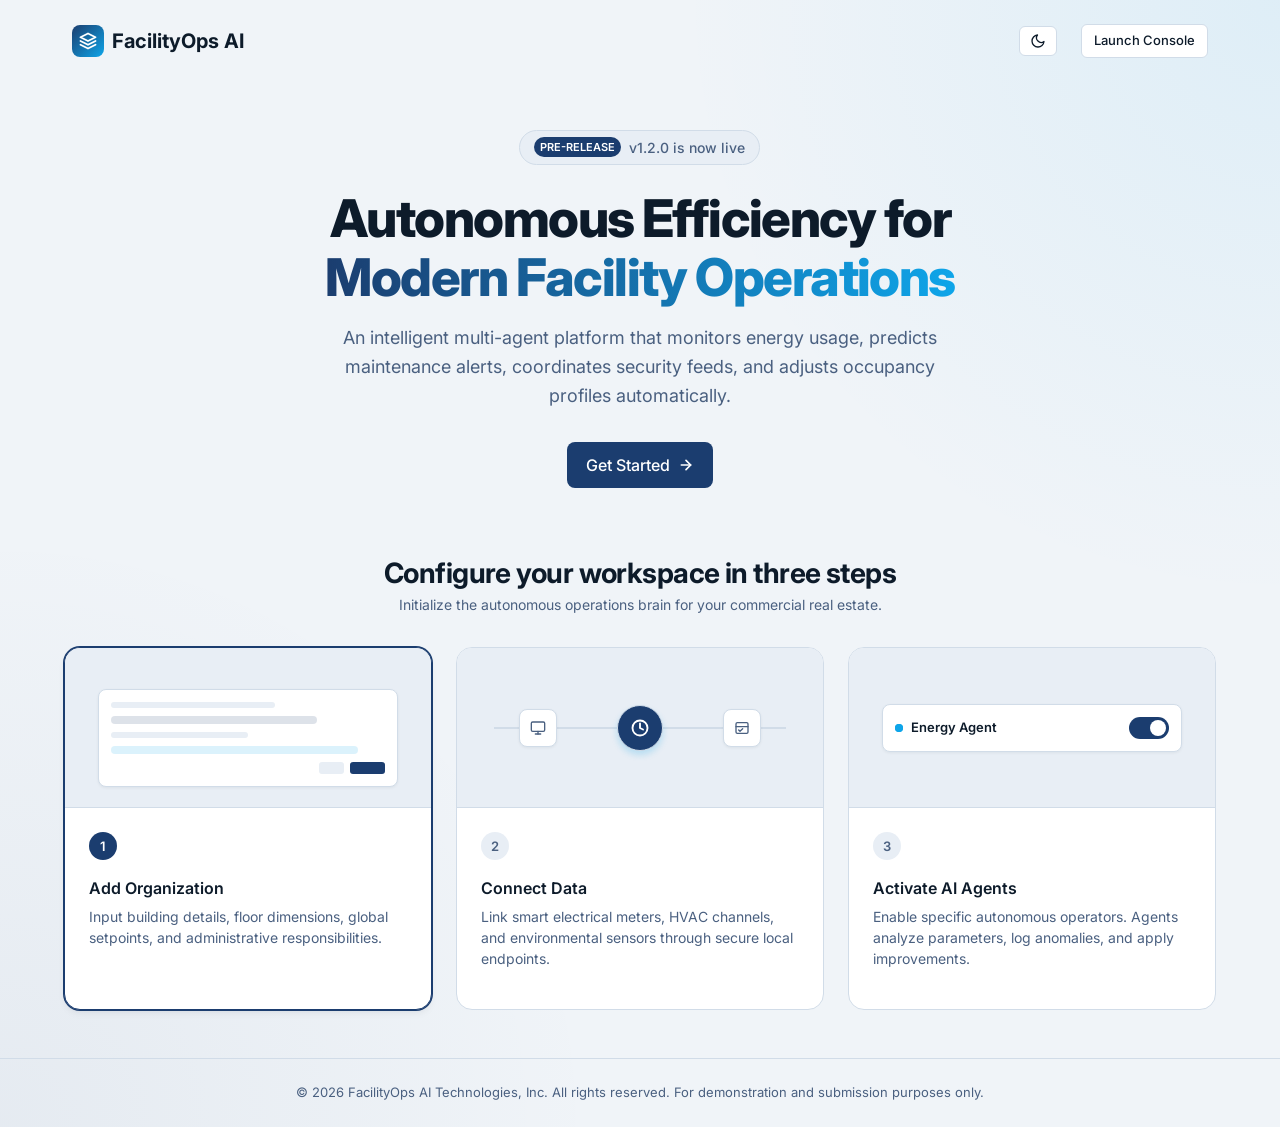
==== index.html @ 456872f9 "Add files via upload" ====
<!DOCTYPE html>
<html lang="en">
<head>
  <meta charset="UTF-8">
  <meta name="viewport" content="width=device-width, initial-scale=1.0">
  <title>Agentic FacilityOps AI Platform | Welcome</title>
  <link rel="stylesheet" href="style.css">
</head>
<body class="landing-body">

  <!-- Minimal Header -->
  <header class="landing-header">
    <div class="brand">
      <div class="brand-icon">
        <svg viewBox="0 0 24 24">
          <path d="M12 2L2 7l10 5 10-5-10-5zM2 17l10 5 10-5M2 12l10 5 10-5" stroke-linecap="round" stroke-linejoin="round"/>
        </svg>
      </div>
      <span>FacilityOps AI</span>
    </div>
    <div class="landing-nav-links">
      <button class="btn btn-secondary btn-sm" id="theme-toggle" aria-label="Toggle Dark/Light Mode" style="padding: 6px 10px;">
        <svg class="theme-icon-moon" width="16" height="16" viewBox="0 0 24 24" fill="none" stroke="currentColor" stroke-width="2" stroke-linecap="round" stroke-linejoin="round">
          <path d="M21 12.79A9 9 0 1 1 11.21 3 7 7 0 0 0 21 12.79z"></path>
        </svg>
        <svg class="theme-icon-sun" width="16" height="16" viewBox="0 0 24 24" fill="none" stroke="currentColor" stroke-width="2" stroke-linecap="round" stroke-linejoin="round" style="display: none;">
          <circle cx="12" cy="12" r="5"></circle>
          <line x1="12" y1="1" x2="12" y2="3"></line>
          <line x1="12" y1="21" x2="12" y2="23"></line>
          <line x1="4.22" y1="4.22" x2="5.64" y2="5.64"></line>
          <line x1="18.36" y1="18.36" x2="19.78" y2="19.78"></line>
          <line x1="1" y1="12" x2="3" y2="12"></line>
          <line x1="21" y1="12" x2="23" y2="12"></line>
          <line x1="4.22" y1="19.78" x2="5.64" y2="18.36"></line>
          <line x1="18.36" y1="5.64" x2="19.78" y2="4.22"></line>
        </svg>
      </button>
      <a href="dashboard.html" class="btn btn-secondary btn-sm">Launch Console</a>
    </div>
  </header>

  <!-- Hero Section -->
  <main class="hero">
    <div class="hero-badge">
      <span class="hero-badge-tag">Pre-release</span>
      <span class="text-sm font-medium text-muted">v1.2.0 is now live</span>
    </div>
    <h1>Autonomous Efficiency for <br><span>Modern Facility Operations</span></h1>
    <p>
      An intelligent multi-agent platform that monitors energy usage, predicts maintenance alerts, coordinates security feeds, and adjusts occupancy profiles automatically.
    </p>
    <div style="margin-bottom: var(--space-4);">
      <a href="dashboard.html" class="btn btn-primary">
        Get Started
        <svg width="16" height="16" viewBox="0 0 24 24" fill="none" stroke="currentColor" stroke-width="2.5" stroke-linecap="round" stroke-linejoin="round">
          <line x1="5" y1="12" x2="19" y2="12"></line>
          <polyline points="12 5 19 12 12 19"></polyline>
        </svg>
      </a>
    </div>
  </main>

  <!-- Onboarding Grid Section -->
  <section class="onboarding-section">
    <div class="onboarding-title">
      <h2>Configure your workspace in three steps</h2>
      <p class="text-sm text-muted">Initialize the autonomous operations brain for your commercial real estate.</p>
    </div>

    <div class="onboarding-grid">
      <!-- Step 1: Add Organization -->
      <article class="onboarding-card active-step">
        <div class="onboarding-card-visual">
          <div class="visual-form">
            <div class="visual-form-line"></div>
            <div class="visual-form-line" style="width: 75%; height: 8px; background: var(--color-primary); opacity: 0.15; border-radius: 4px;"></div>
            <div class="visual-form-line" style="width: 50%;"></div>
            <div class="visual-form-line" style="width: 90%; height: 8px; background: var(--color-accent); opacity: 0.15; border-radius: 4px;"></div>
            <div style="display: flex; gap: 6px; justify-content: flex-end; margin-top: 6px;">
              <div style="width: 25px; height: 12px; background: var(--color-hover); border-radius: 3px;"></div>
              <div style="width: 35px; height: 12px; background: var(--color-primary); border-radius: 3px;"></div>
            </div>
          </div>
        </div>
        <div class="onboarding-card-body">
          <div class="onboarding-step-num">1</div>
          <h3 class="text-base font-semibold" style="margin-bottom: 6px;">Add Organization</h3>
          <p class="text-sm text-muted" style="margin-bottom: var(--space-2);">
            Input building details, floor dimensions, global setpoints, and administrative responsibilities.
          </p>
        </div>
      </article>

      <!-- Step 2: Connect Data -->
      <article class="onboarding-card">
        <div class="onboarding-card-visual">
          <div class="visual-connectors">
            <!-- BMS Node -->
            <div class="connector-node" title="Building Management System">
              <svg width="16" height="16" viewBox="0 0 24 24" fill="none" stroke="currentColor" stroke-width="2" stroke-linecap="round" stroke-linejoin="round">
                <rect x="2" y="3" width="20" height="14" rx="2" ry="2"></rect>
                <line x1="8" y1="21" x2="16" y2="21"></line>
                <line x1="12" y1="17" x2="12" y2="21"></line>
              </svg>
            </div>
            
            <!-- Central Node -->
            <div class="connector-node connector-center" title="FacilityOps AI Core">
              <svg width="18" height="18" viewBox="0 0 24 24" fill="none" stroke="currentColor" stroke-width="2.5" stroke-linecap="round" stroke-linejoin="round">
                <path d="M12 22c5.523 0 10-4.477 10-10S17.523 2 12 2 2 6.477 2 12s4.477 10 10 10z"></path>
                <path d="M12 6v6l4 2"></path>
              </svg>
            </div>

            <!-- Smart Meter Node -->
            <div class="connector-node" title="Smart Meters & Sensors">
              <svg width="16" height="16" viewBox="0 0 24 24" fill="none" stroke="currentColor" stroke-width="2" stroke-linecap="round" stroke-linejoin="round">
                <rect x="3" y="4" width="18" height="16" rx="2" ry="2"></rect>
                <line x1="3" y1="10" x2="21" y2="10"></line>
                <path d="M7 15l2 2 4-4"></path>
              </svg>
            </div>
            
            <!-- Connecting lines -->
            <div class="connector-line"></div>
            <div class="connector-line-pulse"></div>
          </div>
        </div>
        <div class="onboarding-card-body">
          <div class="onboarding-step-num">2</div>
          <h3 class="text-base font-semibold" style="margin-bottom: 6px;">Connect Data</h3>
          <p class="text-sm text-muted" style="margin-bottom: var(--space-2);">
            Link smart electrical meters, HVAC channels, and environmental sensors through secure local endpoints.
          </p>
        </div>
      </article>

      <!-- Step 3: Activate AI Agents -->
      <article class="onboarding-card">
        <div class="onboarding-card-visual">
          <div class="visual-agent-toggle">
            <div class="visual-agent-label">
              <span class="status-dot pulse" style="background-color: var(--color-accent)"></span>
              <span>Energy Agent</span>
            </div>
            <div class="toggle-switch"></div>
          </div>
        </div>
        <div class="onboarding-card-body">
          <div class="onboarding-step-num">3</div>
          <h3 class="text-base font-semibold" style="margin-bottom: 6px;">Activate AI Agents</h3>
          <p class="text-sm text-muted" style="margin-bottom: var(--space-2);">
            Enable specific autonomous operators. Agents analyze parameters, log anomalies, and apply improvements.
          </p>
        </div>
      </article>
    </div>
  </section>

  <!-- Footer -->
  <footer class="landing-footer">
    <p>&copy; 2026 FacilityOps AI Technologies, Inc. All rights reserved. For demonstration and submission purposes only.</p>
  </footer>

  <script src="script.js"></script>
</body>
</html>
---- style.css ----
/* ==========================================================================
   Agentic FacilityOps AI Platform - Design System & Stylesheet
   ========================================================================== */

@import url('https://fonts.googleapis.com/css2?family=Inter:wght@300;400;500;600;700&family=JetBrains+Mono:wght@400;500&display=swap');

:root {
  /* Font Families */
  --font-sans: 'Inter', -apple-system, BlinkMacSystemFont, "Segoe UI", Roboto, sans-serif;
  --font-mono: 'JetBrains Mono', 'Courier New', Courier, monospace;

  /* ============================================================
     Color Palette — Deep Navy & Steel Sky
     Inspired by: Siemens, IBM Maximo, Honeywell Forge,
     Schneider Electric EcoStruxure, Johnson Controls Metasys
     ============================================================ */
  --color-primary:        #1B3D6F; /* Deep Navy — authority, precision */
  --color-accent:         #0EA5E9; /* Sky Blue — intelligence, agility */
  --color-background:     #F0F4F8; /* Cool slate off-white */
  --color-card:           #FFFFFF;
  --color-text:           #0D1B2A; /* Darkest navy for body text */
  --color-text-secondary: #4A6080; /* Steel blue-gray */
  --color-success:        #10B981; /* Emerald */
  --color-warning:        #F59E0B; /* Amber */
  --color-danger:         #EF4444; /* Red */

  /* Functional Surface Colors */
  --color-border:         #D1DCE8; /* Cool blue-gray border */
  --color-border-light:   #E8EEF5; /* Lighter surface tint */
  --color-hover:          #E8EEF5;
  --color-sidebar-bg:     #FFFFFF;
  --color-console-bg:     #0D1B2A; /* Deep Navy console */
  --color-console-text:   #E0EAF4;

  /* Tint/Glow tokens for badges, icons, highlights */
  --color-accent-tint:    rgba(14, 165, 233, 0.08);
  --color-accent-glow:    rgba(14, 165, 233, 0.22);
  --color-primary-tint:   rgba(27, 61, 111, 0.05);
  --color-primary-glow:   rgba(27, 61, 111, 0.15);

  /* Shadows */
  --shadow-sm:  0 1px 3px 0 rgba(13, 27, 42, 0.06);
  --shadow-md:  0 4px 8px -2px rgba(13, 27, 42, 0.08), 0 2px 4px -2px rgba(13, 27, 42, 0.05);
  --shadow-lg:  0 12px 20px -4px rgba(13, 27, 42, 0.10), 0 4px 8px -4px rgba(13, 27, 42, 0.06);
  --shadow-focus: 0 0 0 4px var(--color-accent-glow);

  /* Border Radii */
  --radius-md: 14px;
  --radius-lg: 16px;
  --radius-sm: 8px;
  --radius-round: 50%;

  /* Spacing Grid (8px base) */
  --space-05: 4px;
  --space-1:  8px;
  --space-15: 12px;
  --space-2:  16px;
  --space-25: 20px;
  --space-3:  24px;
  --space-4:  32px;
  --space-5:  40px;
  --space-6:  48px;

  /* Layout Dimensions */
  --sidebar-width: 260px;
  --topbar-height: 70px;
}

/* =============================================================
   Dark Theme Override — Deep Space Navy
   Clean, premium dark mode with cool navy tones.
   ============================================================= */
body.dark-theme {
  --color-background:     #070E18; /* Deep space dark */
  --color-card:           #0D1929; /* Rich navy card surface */
  --color-text:           #E4EEF8; /* Soft white-blue text */
  --color-text-secondary: #7A97B8; /* Steel blue-gray secondary */
  --color-border:         #1C3150; /* Deep navy border */
  --color-border-light:   #152540; /* Darker inner border */
  --color-hover:          #152845;
  --color-sidebar-bg:     #0D1929;
  --color-console-bg:     #040A12;
  --color-console-text:   #C8DFF2;

  --shadow-sm:  0 1px 3px 0 rgba(0, 0, 0, 0.45);
  --shadow-md:  0 4px 8px -2px rgba(0, 0, 0, 0.40), 0 2px 4px -2px rgba(0, 0, 0, 0.35);
  --shadow-lg:  0 12px 20px -4px rgba(0, 0, 0, 0.50), 0 4px 8px -4px rgba(0, 0, 0, 0.40);
  --shadow-focus: 0 0 0 4px var(--color-accent-glow);

  /* Dark mode tint/glow tokens */
  --color-accent-tint:    rgba(14, 165, 233, 0.14);
  --color-accent-glow:    rgba(14, 165, 233, 0.30);
  --color-primary-tint:   rgba(228, 238, 248, 0.06);
  --color-primary-glow:   rgba(228, 238, 248, 0.12);
}

/* ==========================================================================
   Resets & Base Styles
   ========================================================================== */
* {
  margin: 0;
  padding: 0;
  box-sizing: border-box;
}

html, body {
  font-family: var(--font-sans);
  background-color: var(--color-background);
  color: var(--color-text);
  line-height: 1.5;
  -webkit-font-smoothing: antialiased;
  -moz-osx-font-smoothing: grayscale;
}

a {
  color: inherit;
  text-decoration: none;
}

button, input, select {
  font-family: inherit;
  font-size: inherit;
  color: inherit;
}

/* Focus outline system */
button:focus-visible,
a:focus-visible,
input:focus-visible {
  outline: none;
  box-shadow: var(--shadow-focus);
}

/* ==========================================================================
   Typography Utilities
   ========================================================================== */
.text-xs { font-size: 0.75rem; }
.text-sm { font-size: 0.875rem; }
.text-base { font-size: 1rem; }
.text-lg { font-size: 1.125rem; }
.text-xl { font-size: 1.25rem; }
.text-2xl { font-size: 1.5rem; }
.text-3xl { font-size: 1.875rem; }
.text-4xl { font-size: 2.25rem; }

.font-normal { font-weight: 400; }
.font-medium { font-weight: 500; }
.font-semibold { font-weight: 600; }
.font-bold { font-weight: 700; }

.text-muted { color: var(--color-text-secondary); }
.text-primary { color: var(--color-primary); }
.text-success { color: var(--color-success); }
.text-warning { color: var(--color-warning); }
.text-danger { color: var(--color-danger); }

/* ==========================================================================
   Reusable UI Components
   ========================================================================== */

/* Buttons */
.btn {
  display: inline-flex;
  align-items: center;
  justify-content: center;
  padding: 10px 18px;
  font-weight: 500;
  border-radius: var(--radius-sm);
  border: 1px solid transparent;
  cursor: pointer;
  transition: all 0.2s cubic-bezier(0.4, 0, 0.2, 1);
  gap: 8px;
}

.btn-primary {
  background-color: var(--color-primary);
  color: #FFFFFF;
}

.btn-primary:hover {
  background-color: #142E55; /* Darker Deep Navy */
  transform: translateY(-1px);
  box-shadow: var(--shadow-sm);
}

.btn-primary:active {
  transform: translateY(0);
}

.btn-secondary {
  background-color: var(--color-card);
  color: var(--color-text);
  border-color: var(--color-border);
}

.btn-secondary:hover {
  background-color: var(--color-hover);
  border-color: var(--color-border);
}

.btn-text {
  background: transparent;
  color: var(--color-text-secondary);
  padding: 8px 12px;
}

.btn-text:hover {
  color: var(--color-text);
  background-color: var(--color-hover);
}

.btn-sm {
  padding: 6px 12px;
  font-size: 0.8125rem;
  border-radius: 6px;
}

/* Badges */
.badge {
  display: inline-flex;
  align-items: center;
  padding: 2px 8px;
  font-size: 0.75rem;
  font-weight: 500;
  border-radius: 9999px;
  gap: 4px;
}

.badge-success {
  background-color: rgba(34, 197, 94, 0.1);
  color: var(--color-success);
}

.badge-warning {
  background-color: rgba(245, 158, 11, 0.1);
  color: var(--color-warning);
}

.badge-danger {
  background-color: rgba(239, 68, 68, 0.1);
  color: var(--color-danger);
}

.badge-neutral {
  background-color: var(--color-hover);
  color: var(--color-text-secondary);
}

.badge-primary {
  background-color: var(--color-accent-tint);
  color: var(--color-accent);
}

/* Cards */
.card {
  background-color: var(--color-card);
  border: 1px solid var(--color-border);
  border-radius: var(--radius-lg);
  box-shadow: var(--shadow-sm);
  padding: var(--space-3);
  transition: box-shadow 0.2s ease;
}

.card:hover {
  box-shadow: var(--shadow-md);
}

.card-header {
  display: flex;
  justify-content: space-between;
  align-items: center;
  margin-bottom: var(--space-2);
}

.card-title {
  font-size: 1rem;
  font-weight: 600;
  color: var(--color-text);
}

/* Form controls (mock inputs) */
.form-group {
  margin-bottom: var(--space-2);
}

.form-label {
  display: block;
  font-size: 0.8125rem;
  font-weight: 500;
  color: var(--color-text-secondary);
  margin-bottom: 6px;
}

.form-input {
  width: 100%;
  padding: 10px 14px;
  border: 1px solid var(--color-border);
  border-radius: var(--radius-sm);
  font-size: 0.875rem;
  background-color: var(--color-card);
  color: var(--color-text);
  transition: border-color 0.15s ease;
}

.form-input:focus {
  outline: none;
  border-color: var(--color-primary);
}

/* Pulsing Status Dot */
.status-dot {
  width: 8px;
  height: 8px;
  border-radius: 50%;
  background-color: var(--color-success);
  display: inline-block;
  position: relative;
}

.status-dot.pulse::after {
  content: '';
  position: absolute;
  top: 0;
  left: 0;
  width: 100%;
  height: 100%;
  border-radius: 50%;
  background-color: inherit;
  animation: pulse-ring 2s infinite ease-in-out;
}

@keyframes pulse-ring {
  0% { transform: scale(1); opacity: 0.8; }
  100% { transform: scale(2.8); opacity: 0; }
}

/* ==========================================================================
   Page: Get Started / Landing (index.html)
   ========================================================================== */
.landing-body {
  background: radial-gradient(circle at top right, var(--color-accent-tint), transparent 600px),
              radial-gradient(circle at bottom left, var(--color-primary-tint), transparent 600px),
              var(--color-background);
  min-height: 100vh;
  display: flex;
  flex-direction: column;
}

/* Navbar */
.landing-header {
  display: flex;
  align-items: center;
  justify-content: space-between;
  padding: var(--space-3) var(--space-4);
  max-width: 1200px;
  width: 100%;
  margin: 0 auto;
}

.brand {
  display: flex;
  align-items: center;
  gap: var(--space-1);
  font-weight: 700;
  font-size: 1.25rem;
  color: var(--color-text);
}

.brand-icon {
  width: 32px;
  height: 32px;
  display: flex;
  align-items: center;
  justify-content: center;
  border-radius: 8px;
  background: linear-gradient(135deg, var(--color-primary), var(--color-accent));
  color: #FFFFFF;
}

.brand-icon svg {
  width: 18px;
  height: 18px;
  fill: none;
  stroke: currentColor;
  stroke-width: 2.5;
}

.landing-nav-links {
  display: flex;
  align-items: center;
  gap: var(--space-3);
}

/* Hero Section */
.hero {
  flex: 1;
  display: flex;
  flex-direction: column;
  align-items: center;
  justify-content: center;
  text-align: center;
  padding: var(--space-6) var(--space-3) var(--space-4) var(--space-3);
  max-width: 900px;
  margin: 0 auto;
}

.hero-badge {
  background-color: var(--color-border-light);
  border: 1px solid var(--color-border);
  padding: 6px 14px;
  border-radius: 9999px;
  margin-bottom: var(--space-3);
  display: inline-flex;
  align-items: center;
  gap: 8px;
}

.hero-badge-tag {
  background-color: var(--color-primary);
  color: #FFFFFF;
  font-size: 0.6875rem;
  font-weight: 600;
  padding: 2px 6px;
  border-radius: 9999px;
  text-transform: uppercase;
}

.hero h1 {
  font-size: 3.25rem;
  font-weight: 800;
  letter-spacing: -0.03em;
  line-height: 1.15;
  color: var(--color-text);
  margin-bottom: var(--space-2);
}

.hero h1 span {
  background: linear-gradient(to right, var(--color-primary), var(--color-accent));
  -webkit-background-clip: text;
  -webkit-text-fill-color: transparent;
}

.hero p {
  font-size: 1.125rem;
  color: var(--color-text-secondary);
  max-width: 620px;
  margin-bottom: var(--space-4);
  line-height: 1.6;
}

/* Onboarding Flow Grid */
.onboarding-section {
  max-width: 1200px;
  width: 100%;
  margin: 0 auto var(--space-6) auto;
  padding: 0 var(--space-3);
}

.onboarding-title {
  text-align: center;
  margin-bottom: var(--space-4);
}

.onboarding-title h2 {
  font-size: 1.75rem;
  font-weight: 700;
  letter-spacing: -0.02em;
}

.onboarding-grid {
  display: grid;
  grid-template-columns: repeat(3, 1fr);
  gap: var(--space-3);
}

.onboarding-card {
  display: flex;
  flex-direction: column;
  height: 100%;
  border-radius: var(--radius-lg);
  border: 1px solid var(--color-border);
  background-color: var(--color-card);
  overflow: hidden;
}

.onboarding-card-body {
  padding: var(--space-3);
  display: flex;
  flex-direction: column;
  flex: 1;
}

.onboarding-step-num {
  width: 28px;
  height: 28px;
  border-radius: 50%;
  background-color: var(--color-hover);
  color: var(--color-text-secondary);
  display: flex;
  align-items: center;
  justify-content: center;
  font-weight: 600;
  font-size: 0.8125rem;
  margin-bottom: var(--space-2);
}

.onboarding-card.active-step {
  border-color: var(--color-primary);
  box-shadow: 0 0 0 1px var(--color-primary), var(--shadow-md);
}

.onboarding-card.active-step .onboarding-step-num {
  background-color: var(--color-primary);
  color: #FFFFFF;
}

.onboarding-card-visual {
  height: 160px;
  background-color: var(--color-border-light);
  border-bottom: 1px solid var(--color-border);
  display: flex;
  align-items: center;
  justify-content: center;
  position: relative;
  overflow: hidden;
  padding: var(--space-2);
}

/* Card 1 Visual: Form simulation */
.visual-form {
  background: var(--color-card);
  width: 90%;
  border: 1px solid var(--color-border);
  border-radius: var(--radius-sm);
  padding: var(--space-15);
  box-shadow: var(--shadow-sm);
  transform: translateY(10px);
}
.visual-form-line {
  height: 6px;
  background-color: var(--color-hover);
  border-radius: 3px;
  margin-bottom: 8px;
  width: 60%;
}
.visual-form-line:nth-child(2) {
  width: 80%;
  height: 10px;
  background-color: #E2E8F0;
}
.visual-form-line:nth-child(3) {
  width: 40%;
}

/* Card 2 Visual: Connectors network map */
.visual-connectors {
  width: 100%;
  height: 100%;
  display: flex;
  align-items: center;
  justify-content: space-around;
  padding: 0 var(--space-2);
}

.connector-node {
  width: 38px;
  height: 38px;
  border-radius: var(--radius-sm);
  background-color: var(--color-card);
  border: 1px solid var(--color-border);
  display: flex;
  align-items: center;
  justify-content: center;
  color: var(--color-text-secondary);
  box-shadow: var(--shadow-sm);
  z-index: 2;
}

.connector-center {
  width: 46px;
  height: 46px;
  border-radius: 50%;
  background-color: var(--color-primary);
  color: white;
  z-index: 2;
  box-shadow: 0 4px 6px var(--color-accent-glow);
}

.connector-line {
  position: absolute;
  height: 2px;
  background-color: var(--color-border);
  z-index: 1;
  width: 80%;
  left: 10%;
  top: 50%;
  transform: translateY(-50%);
}

.connector-line-pulse {
  position: absolute;
  height: 2px;
  background: linear-gradient(to right, transparent, var(--color-accent), transparent);
  width: 40px;
  animation: line-flow 2s infinite linear;
}

@keyframes line-flow {
  0% { left: 10%; }
  100% { left: 80%; }
}

/* Card 3 Visual: Agent Toggle switches */
.visual-agent-toggle {
  background: var(--color-card);
  border-radius: var(--radius-sm);
  border: 1px solid var(--color-border);
  padding: var(--space-15);
  width: 90%;
  display: flex;
  align-items: center;
  justify-content: space-between;
  box-shadow: var(--shadow-sm);
}

.visual-agent-label {
  display: flex;
  align-items: center;
  gap: 8px;
  font-size: 0.8125rem;
  font-weight: 600;
}

.toggle-switch {
  width: 40px;
  height: 22px;
  background-color: var(--color-primary);
  border-radius: 99px;
  position: relative;
  cursor: pointer;
}

.toggle-switch::after {
  content: '';
  position: absolute;
  width: 16px;
  height: 16px;
  background-color: white;
  border-radius: 50%;
  top: 3px;
  right: 3px;
  transition: transform 0.2s ease;
}

/* Get started footer */
.landing-footer {
  text-align: center;
  padding: var(--space-3) var(--space-2);
  border-top: 1px solid var(--color-border);
  color: var(--color-text-secondary);
  font-size: 0.8125rem;
  margin-top: auto;
}

/* ==========================================================================
   Dashboard Shell Layout (dashboard.html)
   ========================================================================== */
.dashboard-wrapper {
  display: flex;
  min-height: 100vh;
  position: relative;
  background-color: var(--color-background);
}

/* Sidebar Styling */
.sidebar {
  width: var(--sidebar-width);
  background-color: var(--color-sidebar-bg);
  border-right: 1px solid var(--color-border);
  position: fixed;
  top: 0;
  bottom: 0;
  left: 0;
  z-index: 10;
  display: flex;
  flex-direction: column;
  transition: transform 0.3s ease;
}

.sidebar-header {
  height: var(--topbar-height);
  display: flex;
  align-items: center;
  padding: 0 var(--space-3);
  border-bottom: 1px solid var(--color-border-light);
}

.sidebar-menu {
  list-style: none;
  padding: var(--space-2) var(--space-15);
  display: flex;
  flex-direction: column;
  gap: 4px;
}

.menu-label {
  font-size: 0.6875rem;
  font-weight: 700;
  text-transform: uppercase;
  color: var(--color-text-secondary);
  letter-spacing: 0.05em;
  padding: var(--space-1) var(--space-15);
  margin-top: var(--space-15);
}

.sidebar-menu-item a {
  display: flex;
  align-items: center;
  justify-content: space-between;
  padding: 10px var(--space-15);
  border-radius: var(--radius-sm);
  color: var(--color-text-secondary);
  font-weight: 500;
  font-size: 0.875rem;
  transition: all 0.15s ease;
}

.sidebar-menu-item a:hover {
  background-color: var(--color-hover);
  color: var(--color-text);
}

.sidebar-menu-item.active a {
  background-color: var(--color-accent-tint);
  color: var(--color-accent);
  font-weight: 600;
}

.sidebar-menu-item.disabled a {
  color: #94A3B8;
  pointer-events: none;
  cursor: not-allowed;
}

.sidebar-menu-item-link-content {
  display: flex;
  align-items: center;
  gap: var(--space-15);
}

.sidebar-menu-item svg {
  width: 18px;
  height: 18px;
  fill: none;
  stroke: currentColor;
  stroke-width: 2;
}

.sidebar-footer {
  margin-top: auto;
  padding: var(--space-2) var(--space-3);
  border-top: 1px solid var(--color-border-light);
}

/* System Status Block in Sidebar Footer */
.system-status-indicator {
  display: flex;
  align-items: center;
  gap: 10px;
  font-size: 0.8125rem;
}

/* Main Dashboard Panel */
.main-panel {
  flex: 1;
  margin-left: var(--sidebar-width);
  min-height: 100vh;
  display: flex;
  flex-direction: column;
  transition: margin-left 0.3s ease;
}

/* Top Navigation Bar */
.topbar {
  height: var(--topbar-height);
  background-color: var(--color-card);
  border-bottom: 1px solid var(--color-border);
  display: flex;
  align-items: center;
  justify-content: space-between;
  padding: 0 var(--space-3);
  position: sticky;
  top: 0;
  z-index: 9;
}

/* Search bar */
.topbar-search {
  display: flex;
  align-items: center;
  position: relative;
  width: 320px;
}

.topbar-search svg {
  position: absolute;
  left: var(--space-15);
  width: 16px;
  height: 16px;
  color: var(--color-text-secondary);
  pointer-events: none;
}

.topbar-search-input {
  width: 100%;
  padding: 8px 12px 8px 38px;
  background-color: var(--color-background);
  border: 1px solid var(--color-border);
  border-radius: var(--radius-sm);
  font-size: 0.8125rem;
  transition: all 0.15s ease;
}

.topbar-search-input:focus {
  background-color: var(--color-card);
  border-color: var(--color-accent);
  box-shadow: var(--shadow-focus);
}

/* Topbar Actions Menu */
.topbar-actions {
  display: flex;
  align-items: center;
  gap: var(--space-2);
}

.topbar-btn {
  width: 38px;
  height: 38px;
  border-radius: var(--radius-sm);
  display: flex;
  align-items: center;
  justify-content: center;
  border: 1px solid var(--color-border);
  background-color: var(--color-card);
  cursor: pointer;
  color: var(--color-text-secondary);
  position: relative;
  transition: all 0.15s ease;
}

.topbar-btn:hover {
  background-color: var(--color-hover);
  color: var(--color-text);
}

.topbar-btn-badge {
  position: absolute;
  top: -2px;
  right: -2px;
  width: 14px;
  height: 14px;
  border-radius: 50%;
  background-color: var(--color-danger);
  color: #FFFFFF;
  font-size: 0.625rem;
  font-weight: 700;
  display: flex;
  align-items: center;
  justify-content: center;
  border: 2px solid var(--color-card);
}

.user-profile {
  display: flex;
  align-items: center;
  gap: 12px;
  padding-left: var(--space-2);
  border-left: 1px solid var(--color-border);
  margin-left: 8px;
}

.avatar {
  width: 38px;
  height: 38px;
  border-radius: 50%;
  background: linear-gradient(135deg, var(--color-primary), var(--color-accent));
  color: #FFFFFF;
  display: flex;
  align-items: center;
  justify-content: center;
  font-weight: 600;
  font-size: 0.875rem;
}

.user-info {
  display: flex;
  flex-direction: column;
}

.user-name {
  font-size: 0.875rem;
  font-weight: 600;
  line-height: 1.2;
}

.user-role {
  font-size: 0.75rem;
  color: var(--color-text-secondary);
}

/* ==========================================================================
   Dashboard Page Content
   ========================================================================== */
.dashboard-content {
  flex: 1;
  padding: var(--space-3);
  max-width: 1600px;
  width: 100%;
  margin: 0 auto;
}

/* Welcome block */
.welcome-section {
  margin-bottom: var(--space-3);
  display: flex;
  justify-content: space-between;
  align-items: flex-end;
}

.welcome-info h1 {
  font-size: 1.5rem;
  font-weight: 700;
  letter-spacing: -0.02em;
}

.welcome-date {
  font-size: 0.8125rem;
  color: var(--color-text-secondary);
}

/* 4 KPI Grid Layout */
.kpis-grid {
  display: grid;
  grid-template-columns: repeat(4, 1fr);
  gap: var(--space-2);
  margin-bottom: var(--space-3);
}

.kpi-card {
  padding: var(--space-2);
  display: flex;
  flex-direction: column;
  justify-content: space-between;
}

.kpi-title-row {
  display: flex;
  justify-content: space-between;
  align-items: center;
  color: var(--color-text-secondary);
  font-size: 0.8125rem;
  font-weight: 500;
  margin-bottom: var(--space-1);
}

.kpi-title-row svg {
  width: 18px;
  height: 18px;
  stroke: var(--color-text-secondary);
  stroke-width: 2;
  fill: none;
}

.kpi-value {
  font-size: 1.75rem;
  font-weight: 700;
  letter-spacing: -0.02em;
  color: var(--color-text);
  line-height: 1.15;
  margin-bottom: 6px;
}

.kpi-trend {
  font-size: 0.75rem;
  font-weight: 500;
  display: flex;
  align-items: center;
  gap: 4px;
}

.kpi-trend.trend-up { color: var(--color-danger); }
.kpi-trend.trend-down { color: var(--color-success); }
.kpi-trend.trend-neutral { color: var(--color-text-secondary); }

/* Main Grid Layout for widgets */
.dashboard-grid {
  display: grid;
  grid-template-columns: 2fr 1fr;
  gap: var(--space-3);
  align-items: start;
}

.grid-column {
  display: flex;
  flex-direction: column;
  gap: var(--space-3);
}

/* ==========================================================================
   Widget 1: Energy Overview SVG Chart
   ========================================================================== */
.chart-card-header {
  display: flex;
  justify-content: space-between;
  align-items: center;
}

.chart-tabs {
  display: flex;
  background-color: var(--color-hover);
  padding: 3px;
  border-radius: var(--radius-sm);
  border: 1px solid var(--color-border-light);
}

.chart-tab {
  background: transparent;
  border: none;
  padding: 6px 12px;
  font-size: 0.75rem;
  font-weight: 500;
  color: var(--color-text-secondary);
  border-radius: 6px;
  cursor: pointer;
  transition: all 0.15s ease;
}

.chart-tab.active {
  background-color: var(--color-card);
  color: var(--color-text);
  box-shadow: var(--shadow-sm);
}

.chart-container {
  position: relative;
  width: 100%;
  height: 250px;
  margin-top: var(--space-2);
}

.chart-svg {
  width: 100%;
  height: 100%;
  overflow: visible;
}

/* SVG Chart Elements Styling */
.chart-grid-line {
  stroke: var(--color-border-light);
  stroke-width: 1;
}

.chart-axis-line {
  stroke: var(--color-border);
  stroke-width: 1;
}

.chart-axis-text {
  font-size: 10px;
  fill: var(--color-text-secondary);
  font-family: var(--font-sans);
}

.chart-line {
  fill: none;
  stroke: var(--color-accent);
  stroke-width: 3;
  stroke-linecap: round;
  stroke-linejoin: round;
  transition: stroke-dashoffset 2s ease;
}

.chart-line-gradient {
  fill: url(#chart-gradient);
  opacity: 0.12;
}

.chart-node {
  fill: var(--color-accent);
  stroke: var(--color-card);
  stroke-width: 2.5;
  r: 5.5;
  cursor: pointer;
  transition: r 0.15s ease, fill 0.15s ease;
}

.chart-node:hover {
  r: 8;
  fill: var(--color-primary);
}

/* Custom CSS Chart Tooltip */
.chart-tooltip {
  position: absolute;
  background-color: var(--color-text);
  color: #FFFFFF;
  padding: var(--space-1) var(--space-15);
  border-radius: var(--radius-sm);
  font-size: 0.75rem;
  font-weight: 500;
  pointer-events: none;
  opacity: 0;
  transform: translate(-50%, -100%) translateY(-10px);
  transition: opacity 0.15s ease, transform 0.15s ease, left 0.15s ease, top 0.15s ease;
  box-shadow: var(--shadow-md);
  z-index: 8;
}

.chart-tooltip::after {
  content: '';
  position: absolute;
  bottom: -4px;
  left: 50%;
  transform: translateX(-50%) rotate(45deg);
  width: 8px;
  height: 8px;
  background-color: var(--color-text);
}

/* ==========================================================================
   Widget 2: AI Recommendations (Interactive Card)
   ========================================================================== */
.recommendations-list {
  display: flex;
  flex-direction: column;
  gap: var(--space-15);
}

.recommendation-item {
  border: 1px solid var(--color-border-light);
  border-radius: var(--radius-sm);
  padding: var(--space-2);
  display: flex;
  justify-content: space-between;
  align-items: center;
  background-color: var(--color-border-light);
  transition: border-color 0.2s ease, background-color 0.2s ease;
}

.recommendation-item:hover {
  border-color: var(--color-border);
  background-color: var(--color-card);
}

.recommendation-info {
  display: flex;
  align-items: flex-start;
  gap: 12px;
  max-width: 75%;
}

.recommendation-icon {
  width: 32px;
  height: 32px;
  border-radius: var(--radius-sm);
  background-color: var(--color-accent-tint);
  color: var(--color-accent);
  display: flex;
  align-items: center;
  justify-content: center;
  flex-shrink: 0;
  margin-top: 2px;
}

.recommendation-icon svg {
  width: 18px;
  height: 18px;
  stroke: currentColor;
  stroke-width: 2;
  fill: none;
}

.recommendation-details {
  display: flex;
  flex-direction: column;
  gap: 2px;
}

.recommendation-text {
  font-size: 0.875rem;
  font-weight: 500;
  line-height: 1.35;
}

.recommendation-meta {
  display: flex;
  align-items: center;
  gap: 12px;
  font-size: 0.75rem;
  color: var(--color-text-secondary);
}

.recommendation-savings {
  color: var(--color-success);
  font-weight: 600;
}

/* Spinner and Complete states for Recommendation triggers */
.btn-loader {
  display: none;
  width: 16px;
  height: 16px;
  border: 2px solid rgba(255, 255, 255, 0.3);
  border-top-color: #FFFFFF;
  border-radius: 50%;
  animation: spin 0.8s infinite linear;
}

.btn-secondary .btn-loader {
  border-color: rgba(15, 23, 42, 0.1);
  border-top-color: var(--color-text);
}

@keyframes spin {
  0% { transform: rotate(0deg); }
  100% { transform: rotate(360deg); }
}

.recommendation-item.applied {
  border-color: rgba(34, 197, 94, 0.25);
  background-color: rgba(34, 197, 94, 0.02);
}

.recommendation-item.applied .recommendation-icon {
  background-color: rgba(34, 197, 94, 0.1);
  color: var(--color-success);
}

/* ==========================================================================
   Widget 3: Energy Agent Live Log Console
   ========================================================================== */
.console-card {
  padding: 0;
  overflow: hidden;
}

.console-header {
  padding: var(--space-2) var(--space-3);
  border-bottom: 1px solid var(--color-border);
  display: flex;
  justify-content: space-between;
  align-items: center;
}

.console-title-wrap {
  display: flex;
  align-items: center;
  gap: 10px;
}

.console-container {
  background-color: var(--color-console-bg);
  height: 190px;
  padding: var(--space-2) var(--space-3);
  font-family: var(--font-mono);
  font-size: 0.8125rem;
  line-height: 1.6;
  color: var(--color-console-text);
  overflow-y: auto;
  display: flex;
  flex-direction: column;
}

.console-line {
  margin-bottom: 6px;
  word-break: break-all;
}

.console-time {
  color: #64748B;
  margin-right: var(--space-1);
}

.console-agent {
  color: var(--color-accent);
  font-weight: 500;
  margin-right: 6px;
}

.console-text {
  color: #F8FAFC;
}

.console-text.highlight {
  color: var(--color-success);
}

.console-text.action {
  color: #38BDF8;
}

/* Custom scrollbar for console */
.console-container::-webkit-scrollbar {
  width: 6px;
}
.console-container::-webkit-scrollbar-track {
  background: var(--color-console-bg);
}
.console-container::-webkit-scrollbar-thumb {
  background: #334155;
  border-radius: 3px;
}
.console-container::-webkit-scrollbar-thumb:hover {
  background: #475569;
}

/* ==========================================================================
   Widget 4: Facility Status & Recent Alerts
   ========================================================================== */

/* Facility Status widget list */
.facility-zones-list {
  display: flex;
  flex-direction: column;
  gap: var(--space-15);
}

.zone-item {
  display: flex;
  align-items: center;
  justify-content: space-between;
  padding-bottom: var(--space-15);
  border-bottom: 1px solid var(--color-border-light);
}

.zone-item:last-child {
  border-bottom: none;
  padding-bottom: 0;
}

.zone-header-wrap {
  display: flex;
  align-items: center;
  gap: 12px;
}

.zone-icon {
  width: 32px;
  height: 32px;
  border-radius: var(--radius-sm);
  background-color: var(--color-hover);
  color: var(--color-text-secondary);
  display: flex;
  align-items: center;
  justify-content: center;
}

.zone-icon svg {
  width: 16px;
  height: 16px;
  stroke: currentColor;
  stroke-width: 2;
  fill: none;
}

.zone-details {
  display: flex;
  flex-direction: column;
}

.zone-name {
  font-size: 0.875rem;
  font-weight: 600;
}

.zone-sub {
  font-size: 0.75rem;
  color: var(--color-text-secondary);
}

.zone-stats {
  display: flex;
  align-items: center;
  gap: 20px;
}

.zone-temp {
  font-size: 0.875rem;
  font-weight: 600;
}

/* Recent Alerts component */
.alerts-list {
  display: flex;
  flex-direction: column;
  gap: 12px;
}

.alert-item {
  padding: 12px;
  border-radius: var(--radius-sm);
  border-left: 4px solid transparent;
  background-color: var(--color-border-light);
  display: flex;
  justify-content: space-between;
  align-items: flex-start;
  transition: opacity 0.2s ease, transform 0.2s ease;
}

.alert-item.critical {
  border-left-color: var(--color-danger);
  background-color: rgba(239, 68, 68, 0.03);
}

.alert-item.warning {
  border-left-color: var(--color-warning);
  background-color: rgba(245, 158, 11, 0.03);
}

.alert-item.info {
  border-left-color: var(--color-accent);
  background-color: var(--color-accent-tint);
}

.alert-item-body {
  display: flex;
  flex-direction: column;
  gap: 4px;
  max-width: 85%;
}

.alert-desc {
  font-size: 0.8125rem;
  font-weight: 500;
  color: var(--color-text);
}

.alert-time {
  font-size: 0.75rem;
  color: var(--color-text-secondary);
}

.alert-dismiss-btn {
  background: transparent;
  border: none;
  cursor: pointer;
  color: var(--color-text-secondary);
  opacity: 0.5;
  transition: opacity 0.15s ease, color 0.15s ease;
}

.alert-dismiss-btn:hover {
  opacity: 1;
  color: var(--color-text);
}

.alert-dismiss-btn svg {
  width: 14px;
  height: 14px;
  stroke: currentColor;
  stroke-width: 2.5;
}

/* Agent Fleet Section (Compact list grid in 3rd card column or content column) */
.fleet-grid {
  display: grid;
  grid-template-columns: repeat(4, 1fr);
  gap: var(--space-2);
  margin-bottom: var(--space-3);
}

.fleet-card {
  padding: var(--space-2);
  display: flex;
  flex-direction: column;
  justify-content: space-between;
  height: 100%;
}

.fleet-card.disabled {
  opacity: 0.7;
  background-color: var(--color-border-light);
}

.fleet-card-header {
  display: flex;
  justify-content: space-between;
  align-items: flex-start;
  margin-bottom: var(--space-15);
}

.fleet-card-icon {
  width: 36px;
  height: 36px;
  border-radius: var(--radius-sm);
  background-color: var(--color-accent-tint);
  color: var(--color-accent);
  display: flex;
  align-items: center;
  justify-content: center;
}

.fleet-card-icon svg {
  width: 18px;
  height: 18px;
  stroke: currentColor;
  stroke-width: 2;
  fill: none;
}

.fleet-card.disabled .fleet-card-icon {
  background-color: var(--color-hover);
  color: var(--color-text-secondary);
}

.fleet-card-info h3 {
  font-size: 0.9375rem;
  font-weight: 600;
  margin-bottom: 2px;
}

.fleet-card-info p {
  font-size: 0.75rem;
  color: var(--color-text-secondary);
  line-height: 1.35;
}

.fleet-card-footer {
  margin-top: var(--space-2);
  display: flex;
  align-items: center;
  justify-content: space-between;
}

/* ==========================================================================
   Responsive Adaptations
   ========================================================================== */
@media (max-width: 1200px) {
  .onboarding-grid {
    grid-template-columns: 1fr;
    max-width: 600px;
    margin: 0 auto;
  }
  
  .kpis-grid {
    grid-template-columns: repeat(2, 1fr);
  }

  .fleet-grid {
    grid-template-columns: repeat(2, 1fr);
  }
}

@media (max-width: 992px) {
  :root {
    --sidebar-width: 0px; /* Toggle sidebar overlay */
  }

  .sidebar {
    transform: translateX(-100%);
  }

  .sidebar.active {
    transform: translateX(0);
    width: 260px;
  }

  .main-panel {
    margin-left: 0;
  }

  /* Hamburger Menu Button (JS triggered) */
  .menu-toggle-btn {
    display: flex !important;
  }

  .dashboard-grid {
    grid-template-columns: 1fr;
  }
}

@media (max-width: 768px) {
  .hero h1 {
    font-size: 2.5rem;
  }
  
  .kpis-grid {
    grid-template-columns: 1fr;
  }

  .fleet-grid {
    grid-template-columns: 1fr;
  }

  .topbar-search {
    width: 200px;
  }

  .user-info {
    display: none; /* Hide name/role on small tablet screens */
  }
}

/* Helper show/hide for mobile menu toggle */
.menu-toggle-btn {
  display: none;
  background-color: transparent;
  border: 1px solid var(--color-border);
  border-radius: var(--radius-sm);
  width: 38px;
  height: 38px;
  align-items: center;
  justify-content: center;
  cursor: pointer;
  color: var(--color-text-secondary);
  transition: all 0.15s ease;
}

.menu-toggle-btn:hover {
  background-color: var(--color-hover);
  color: var(--color-text);
}

.menu-toggle-btn svg {
  width: 20px;
  height: 20px;
  stroke: currentColor;
  stroke-width: 2;
  fill: none;
}

/* ==========================================================================
   SPA View Switching — Agent Views
   ========================================================================== */
.agent-view {
  animation: fadeSlideIn 0.25s cubic-bezier(0.4, 0, 0.2, 1);
}

@keyframes fadeSlideIn {
  from {
    opacity: 0;
    transform: translateY(10px);
  }
  to {
    opacity: 1;
    transform: translateY(0);
  }
}

/* ==========================================================================
   Connected Assets Grid (Energy Agent)
   ========================================================================== */
.asset-grid {
  display: grid;
  grid-template-columns: repeat(2, 1fr);
  gap: var(--space-15);
  margin-top: var(--space-2);
}

.asset-item {
  display: flex;
  align-items: center;
  gap: var(--space-15);
  padding: var(--space-15);
  border: 1px solid var(--color-border-light);
  border-radius: var(--radius-sm);
  background-color: var(--color-border-light);
  transition: border-color 0.2s ease, background-color 0.2s ease;
}

.asset-item:hover {
  border-color: var(--color-border);
  background-color: var(--color-card);
}

.asset-icon {
  width: 40px;
  height: 40px;
  border-radius: var(--radius-sm);
  display: flex;
  align-items: center;
  justify-content: center;
  flex-shrink: 0;
}

.asset-icon svg {
  width: 20px;
  height: 20px;
  stroke: currentColor;
  stroke-width: 2;
  fill: none;
}

.asset-info {
  display: flex;
  flex-direction: column;
  gap: 2px;
}

.asset-count {
  font-size: 1.5rem;
  font-weight: 700;
  letter-spacing: -0.02em;
  line-height: 1;
  color: var(--color-text);
}

.asset-label {
  font-size: 0.75rem;
  color: var(--color-text-secondary);
  font-weight: 500;
}

/* ==========================================================================
   Key Insights Items (all agents)
   ========================================================================== */
.insight-item {
  display: flex;
  align-items: flex-start;
  gap: var(--space-15);
  padding: var(--space-15);
  border-radius: var(--radius-sm);
  background-color: var(--color-border-light);
  border: 1px solid var(--color-border-light);
  transition: border-color 0.2s ease;
}

.insight-item:hover {
  border-color: var(--color-border);
}

.insight-dot {
  width: 10px;
  height: 10px;
  border-radius: 50%;
  flex-shrink: 0;
  margin-top: 4px;
}

/* ==========================================================================
   Health Bar (Maintenance & Occupancy)
   ========================================================================== */
.health-bar-item {
  padding-bottom: var(--space-15);
  border-bottom: 1px solid var(--color-border-light);
}

.health-bar-item:last-child {
  border-bottom: none;
  padding-bottom: 0;
}

.health-bar-track {
  width: 100%;
  height: 8px;
  background-color: var(--color-border-light);
  border-radius: 99px;
  overflow: hidden;
}

.health-bar-fill {
  height: 100%;
  border-radius: 99px;
  transition: width 1s cubic-bezier(0.4, 0, 0.2, 1);
}

/* ==========================================================================
   Work Order Items (Maintenance Agent)
   ========================================================================== */
.work-order-item {
  display: flex;
  justify-content: space-between;
  align-items: center;
  padding: var(--space-15);
  border: 1px solid var(--color-border-light);
  border-radius: var(--radius-sm);
  background-color: var(--color-border-light);
  gap: var(--space-2);
  transition: border-color 0.2s ease, background-color 0.2s ease;
}

.work-order-item:hover {
  border-color: var(--color-border);
  background-color: var(--color-card);
}

.work-order-info {
  display: flex;
  flex-direction: column;
  gap: 2px;
}

.work-order-id {
  font-size: 0.6875rem;
  font-weight: 700;
  color: var(--color-text-secondary);
  font-family: var(--font-mono);
  letter-spacing: 0.03em;
}

/* ==========================================================================
   Critical Asset Row (Maintenance Agent)
   ========================================================================== */
.critical-asset-row {
  display: flex;
  align-items: flex-start;
  gap: var(--space-15);
}

.critical-asset-row .status-dot {
  margin-top: 5px;
  flex-shrink: 0;
}

.critical-asset-row p {
  margin-top: 2px;
}

/* ==========================================================================
   Chart Legend
   ========================================================================== */
.chart-legend {
  display: flex;
  align-items: center;
  gap: var(--space-3);
  justify-content: flex-end;
  margin-top: var(--space-1);
  padding-right: var(--space-1);
}

.legend-item {
  display: flex;
  align-items: center;
  gap: 6px;
}

.legend-dot {
  width: 10px;
  height: 10px;
  border-radius: 50%;
  display: inline-block;
}

/* ==========================================================================
   Occupancy Zone Rows
   ========================================================================== */
.occ-zone-row {
  padding-bottom: var(--space-15);
  border-bottom: 1px solid var(--color-border-light);
}

.occ-zone-row:last-child {
  border-bottom: none;
  padding-bottom: 0;
}

/* ==========================================================================
   Occupancy Stat Cards
   ========================================================================== */
.occ-stat-card {
  padding: var(--space-15);
  border: 1px solid var(--color-border-light);
  border-radius: var(--radius-sm);
  background-color: var(--color-border-light);
  display: flex;
  flex-direction: column;
  gap: 4px;
  transition: border-color 0.2s ease;
}

.occ-stat-card:hover {
  border-color: var(--color-border);
}

.occ-stat-value {
  font-size: 1.125rem;
  font-weight: 700;
  letter-spacing: -0.01em;
  color: var(--color-text);
}

/* ==========================================================================
   30-day Chart Nodes (generated by JS) — shared hover style
   ========================================================================== */
.dyn-chart-node {
  fill: var(--color-accent);
  stroke: var(--color-card);
  stroke-width: 2.5;
  cursor: pointer;
  transition: r 0.15s ease;
}

.dyn-chart-node:hover {
  fill: var(--color-primary);
}

.maint-chart-node {
  fill: var(--color-warning);
  stroke: var(--color-card);
  stroke-width: 2;
  cursor: pointer;
}

.occ-chart-node {
  fill: var(--color-success);
  stroke: var(--color-card);
  stroke-width: 2;
  cursor: pointer;
}

/* ==========================================================================
   Energy Agent KPI Combined Layout (Monthly Performance Card)
   ========================================================================== */
.energy-kpis-grid {
  display: grid;
  grid-template-columns: 3fr 1fr;
  gap: var(--space-2);
  margin-bottom: var(--space-3);
}

.monthly-perf-card {
  display: flex;
  flex-direction: column;
  justify-content: space-between;
  padding: var(--space-2) var(--space-3) !important;
}

.monthly-perf-header {
  display: flex;
  justify-content: space-between;
  align-items: center;
  margin-bottom: var(--space-15);
}

.monthly-perf-title {
  font-size: 0.8125rem;
  font-weight: 700;
  color: var(--color-text-secondary);
  text-transform: uppercase;
  letter-spacing: 0.05em;
}

.monthly-perf-body {
  display: flex;
  align-items: center;
  justify-content: space-between;
  gap: var(--space-2);
  flex: 1;
}

.monthly-perf-metric {
  display: flex;
  flex-direction: column;
  flex: 1;
}

.monthly-perf-divider {
  width: 1px;
  height: 48px;
  background-color: var(--color-border-light);
  align-self: center;
}

.metric-label {
  font-size: 0.75rem;
  font-weight: 500;
  color: var(--color-text-secondary);
  margin-bottom: 2px;
}

.metric-value {
  font-size: 1.625rem;
  font-weight: 700;
  line-height: 1.15;
  letter-spacing: -0.02em;
  color: var(--color-text);
  margin-bottom: 2px;
}

.metric-sub {
  font-size: 0.75rem;
  font-weight: 500;
}

@media (max-width: 1200px) {
  .energy-kpis-grid {
    grid-template-columns: 1fr;
  }
  .monthly-perf-body {
    flex-direction: column;
    align-items: stretch;
    gap: var(--space-2);
  }
  .monthly-perf-divider {
    width: 100%;
    height: 1px;
    margin: var(--space-1) 0;
  }
}
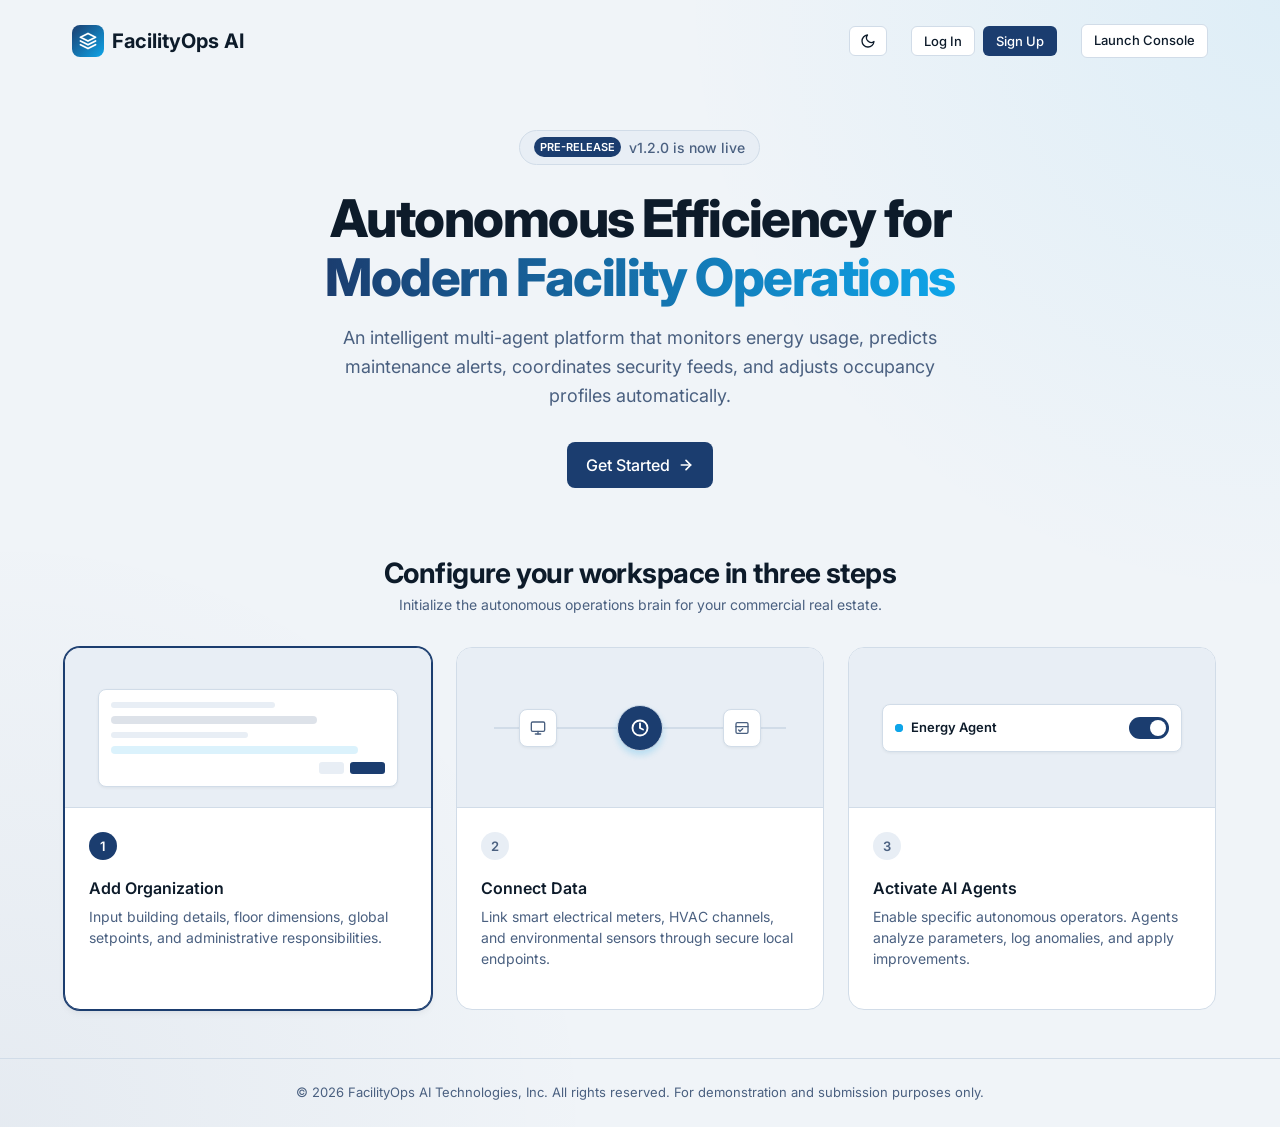
==== commit f8e3d823: "Added authentication feature" ====
--- a/index.html
+++ b/index.html
@@ -35,7 +35,11 @@
           <line x1="18.36" y1="5.64" x2="19.78" y2="4.22"></line>
         </svg>
       </button>
-      <a href="dashboard.html" class="btn btn-secondary btn-sm">Launch Console</a>
+      <div id="auth-nav-container" style="display: inline-flex; align-items: center; gap: 8px;">
+        <button class="btn btn-secondary btn-sm" id="nav-login-btn">Log In</button>
+        <button class="btn btn-primary btn-sm" id="nav-signup-btn">Sign Up</button>
+      </div>
+      <a href="dashboard.html" class="btn btn-secondary btn-sm" id="launch-console-btn">Launch Console</a>
     </div>
   </header>
 
@@ -50,7 +54,7 @@
       An intelligent multi-agent platform that monitors energy usage, predicts maintenance alerts, coordinates security feeds, and adjusts occupancy profiles automatically.
     </p>
     <div style="margin-bottom: var(--space-4);">
-      <a href="dashboard.html" class="btn btn-primary">
+      <a href="dashboard.html" class="btn btn-primary" id="hero-get-started">
         Get Started
         <svg width="16" height="16" viewBox="0 0 24 24" fill="none" stroke="currentColor" stroke-width="2.5" stroke-linecap="round" stroke-linejoin="round">
           <line x1="5" y1="12" x2="19" y2="12"></line>
@@ -162,6 +166,68 @@
     <p>&copy; 2026 FacilityOps AI Technologies, Inc. All rights reserved. For demonstration and submission purposes only.</p>
   </footer>
 
+  <!-- Auth Modal -->
+  <div id="auth-modal" class="auth-modal-overlay" style="display: none;">
+    <div class="auth-modal-card">
+      <button class="auth-modal-close" id="auth-modal-close" aria-label="Close modal">&times;</button>
+      <div id="auth-notice" class="auth-notice" style="display: none;">
+        Please log in or sign up to access and configure your workspace.
+      </div>
+      
+      <!-- Login View -->
+      <div id="auth-login-view" class="auth-view">
+        <div class="auth-modal-header">
+          <h3 class="auth-modal-title">Welcome Back</h3>
+          <p class="auth-modal-subtitle">Sign in to your FacilityOps AI account</p>
+        </div>
+        <form id="login-form" class="auth-form">
+          <div class="form-group">
+            <label class="form-label" for="login-email">Email Address</label>
+            <input type="email" id="login-email" class="form-control" placeholder="name@company.com" required>
+          </div>
+          <div class="form-group">
+            <label class="form-label" for="login-password">Password</label>
+            <input type="password" id="login-password" class="form-control" placeholder="••••••••" required>
+          </div>
+          <button type="submit" class="btn btn-primary auth-submit-btn">Log In</button>
+        </form>
+        <div class="auth-toggle-text">
+          Don't have an account? <a href="#" id="switch-to-signup">Sign up</a>
+        </div>
+      </div>
+
+      <!-- Sign Up View -->
+      <div id="auth-signup-view" class="auth-view" style="display: none;">
+        <div class="auth-modal-header">
+          <h3 class="auth-modal-title">Create an Account</h3>
+          <p class="auth-modal-subtitle">Get started with FacilityOps AI platform</p>
+        </div>
+        <form id="signup-form" class="auth-form">
+          <div class="form-group">
+            <label class="form-label" for="signup-name">Full Name</label>
+            <input type="text" id="signup-name" class="form-control" placeholder="Jane Doe" required>
+          </div>
+          <div class="form-group">
+            <label class="form-label" for="signup-email">Email Address</label>
+            <input type="email" id="signup-email" class="form-control" placeholder="name@company.com" required>
+          </div>
+          <div class="form-group">
+            <label class="form-label" for="signup-password">Password</label>
+            <input type="password" id="signup-password" class="form-control" placeholder="••••••••" required>
+          </div>
+          <div class="form-group">
+            <label class="form-label" for="signup-confirm-password">Confirm Password</label>
+            <input type="password" id="signup-confirm-password" class="form-control" placeholder="••••••••" required>
+          </div>
+          <button type="submit" class="btn btn-primary auth-submit-btn">Sign Up</button>
+        </form>
+        <div class="auth-toggle-text">
+          Already have an account? <a href="#" id="switch-to-login">Log In</a>
+        </div>
+      </div>
+    </div>
+  </div>
+
   <script src="script.js"></script>
 </body>
 </html>
--- a/style.css
+++ b/style.css
@@ -259,6 +259,9 @@
   box-shadow: var(--shadow-sm);
   padding: var(--space-3);
   transition: box-shadow 0.2s ease;
+  display: flex;
+  flex-direction: column;
+  flex: 1;
 }
 
 .card:hover {
@@ -996,15 +999,16 @@
 /* Main Grid Layout for widgets */
 .dashboard-grid {
   display: grid;
-  grid-template-columns: 2fr 1fr;
+  grid-template-columns: 1fr 1fr;
   gap: var(--space-3);
-  align-items: start;
+  align-items: stretch;
 }
 
 .grid-column {
   display: flex;
   flex-direction: column;
   gap: var(--space-3);
+  height: 100%;
 }
 
 /* ==========================================================================
@@ -1998,3 +2002,196 @@
     margin: var(--space-1) 0;
   }
 }
+
+/* ==========================================================================
+   Authentication System Styles (Modal, Header Nav, User Profile)
+   ========================================================================== */
+.auth-modal-overlay {
+  position: fixed;
+  top: 0;
+  left: 0;
+  right: 0;
+  bottom: 0;
+  background-color: rgba(13, 27, 42, 0.65);
+  backdrop-filter: blur(4px);
+  z-index: 10000;
+  display: flex;
+  align-items: center;
+  justify-content: center;
+  padding: var(--space-2);
+  animation: fadeIn 0.2s ease-out;
+}
+
+.auth-modal-card {
+  background: var(--color-card);
+  border: 1px solid var(--color-border);
+  border-radius: var(--radius-lg);
+  box-shadow: var(--shadow-lg);
+  width: 100%;
+  max-width: 420px;
+  padding: var(--space-4);
+  position: relative;
+  color: var(--color-text);
+}
+
+.auth-modal-close {
+  position: absolute;
+  top: var(--space-2);
+  right: var(--space-2);
+  background: transparent;
+  border: none;
+  font-size: 24px;
+  line-height: 1;
+  color: var(--color-text-secondary);
+  cursor: pointer;
+  border-radius: var(--radius-sm);
+  width: 32px;
+  height: 32px;
+  display: flex;
+  align-items: center;
+  justify-content: center;
+  transition: all 0.15s ease;
+}
+
+.auth-modal-close:hover {
+  background: var(--color-hover);
+  color: var(--color-text);
+}
+
+.auth-notice {
+  background: var(--color-accent-tint);
+  border-left: 3px solid var(--color-accent);
+  color: var(--color-text);
+  font-size: 0.875rem;
+  padding: var(--space-15) var(--space-2);
+  border-radius: var(--radius-sm);
+  margin-bottom: var(--space-3);
+}
+
+.auth-modal-header {
+  margin-bottom: var(--space-3);
+}
+
+.auth-modal-title {
+  font-size: 1.25rem;
+  font-weight: 700;
+  color: var(--color-text);
+  margin-bottom: 4px;
+}
+
+.auth-modal-subtitle {
+  font-size: 0.875rem;
+  color: var(--color-text-secondary);
+}
+
+.auth-form {
+  display: flex;
+  flex-direction: column;
+  gap: var(--space-2);
+}
+
+.auth-form .form-group {
+  display: flex;
+  flex-direction: column;
+  gap: 6px;
+  text-align: left;
+}
+
+.auth-form .form-label {
+  font-size: 0.8125rem;
+  font-weight: 600;
+  color: var(--color-text);
+}
+
+.auth-form .form-control {
+  width: 100%;
+  padding: 10px 14px;
+  border: 1px solid var(--color-border);
+  border-radius: var(--radius-sm);
+  background: var(--color-card);
+  color: var(--color-text);
+  font-family: var(--font-sans);
+  font-size: 0.875rem;
+  transition: border-color 0.15s ease, box-shadow 0.15s ease;
+  box-sizing: border-box;
+}
+
+.auth-form .form-control:focus {
+  outline: none;
+  border-color: var(--color-accent);
+  box-shadow: var(--shadow-focus);
+}
+
+.auth-submit-btn {
+  margin-top: var(--space-1);
+  padding: 10px;
+  font-weight: 600;
+  font-size: 0.9375rem;
+  display: flex;
+  justify-content: center;
+  align-items: center;
+}
+
+.auth-toggle-text {
+  margin-top: var(--space-3);
+  text-align: center;
+  font-size: 0.875rem;
+  color: var(--color-text-secondary);
+}
+
+.auth-toggle-text a {
+  color: var(--color-accent);
+  font-weight: 600;
+  text-decoration: none;
+  cursor: pointer;
+}
+
+.auth-toggle-text a:hover {
+  text-decoration: underline;
+}
+
+.user-account-badge {
+  display: inline-flex;
+  align-items: center;
+  gap: 8px;
+  background: var(--color-hover);
+  border: 1px solid var(--color-border);
+  padding: 4px 10px;
+  border-radius: var(--radius-sm);
+  font-size: 0.875rem;
+}
+
+.user-avatar-sm {
+  width: 24px;
+  height: 24px;
+  border-radius: 50%;
+  background: var(--color-primary);
+  color: #ffffff;
+  font-size: 11px;
+  font-weight: 700;
+  display: flex;
+  align-items: center;
+  justify-content: center;
+}
+
+.user-name-text {
+  font-weight: 600;
+  color: var(--color-text);
+}
+
+.btn-logout-link {
+  background: transparent;
+  border: none;
+  color: var(--color-text-secondary);
+  cursor: pointer;
+  padding: 2px 4px;
+  display: inline-flex;
+  align-items: center;
+  justify-content: center;
+  border-radius: 4px;
+  transition: color 0.15s ease;
+}
+
+.btn-logout-link:hover {
+  color: var(--color-danger);
+}
